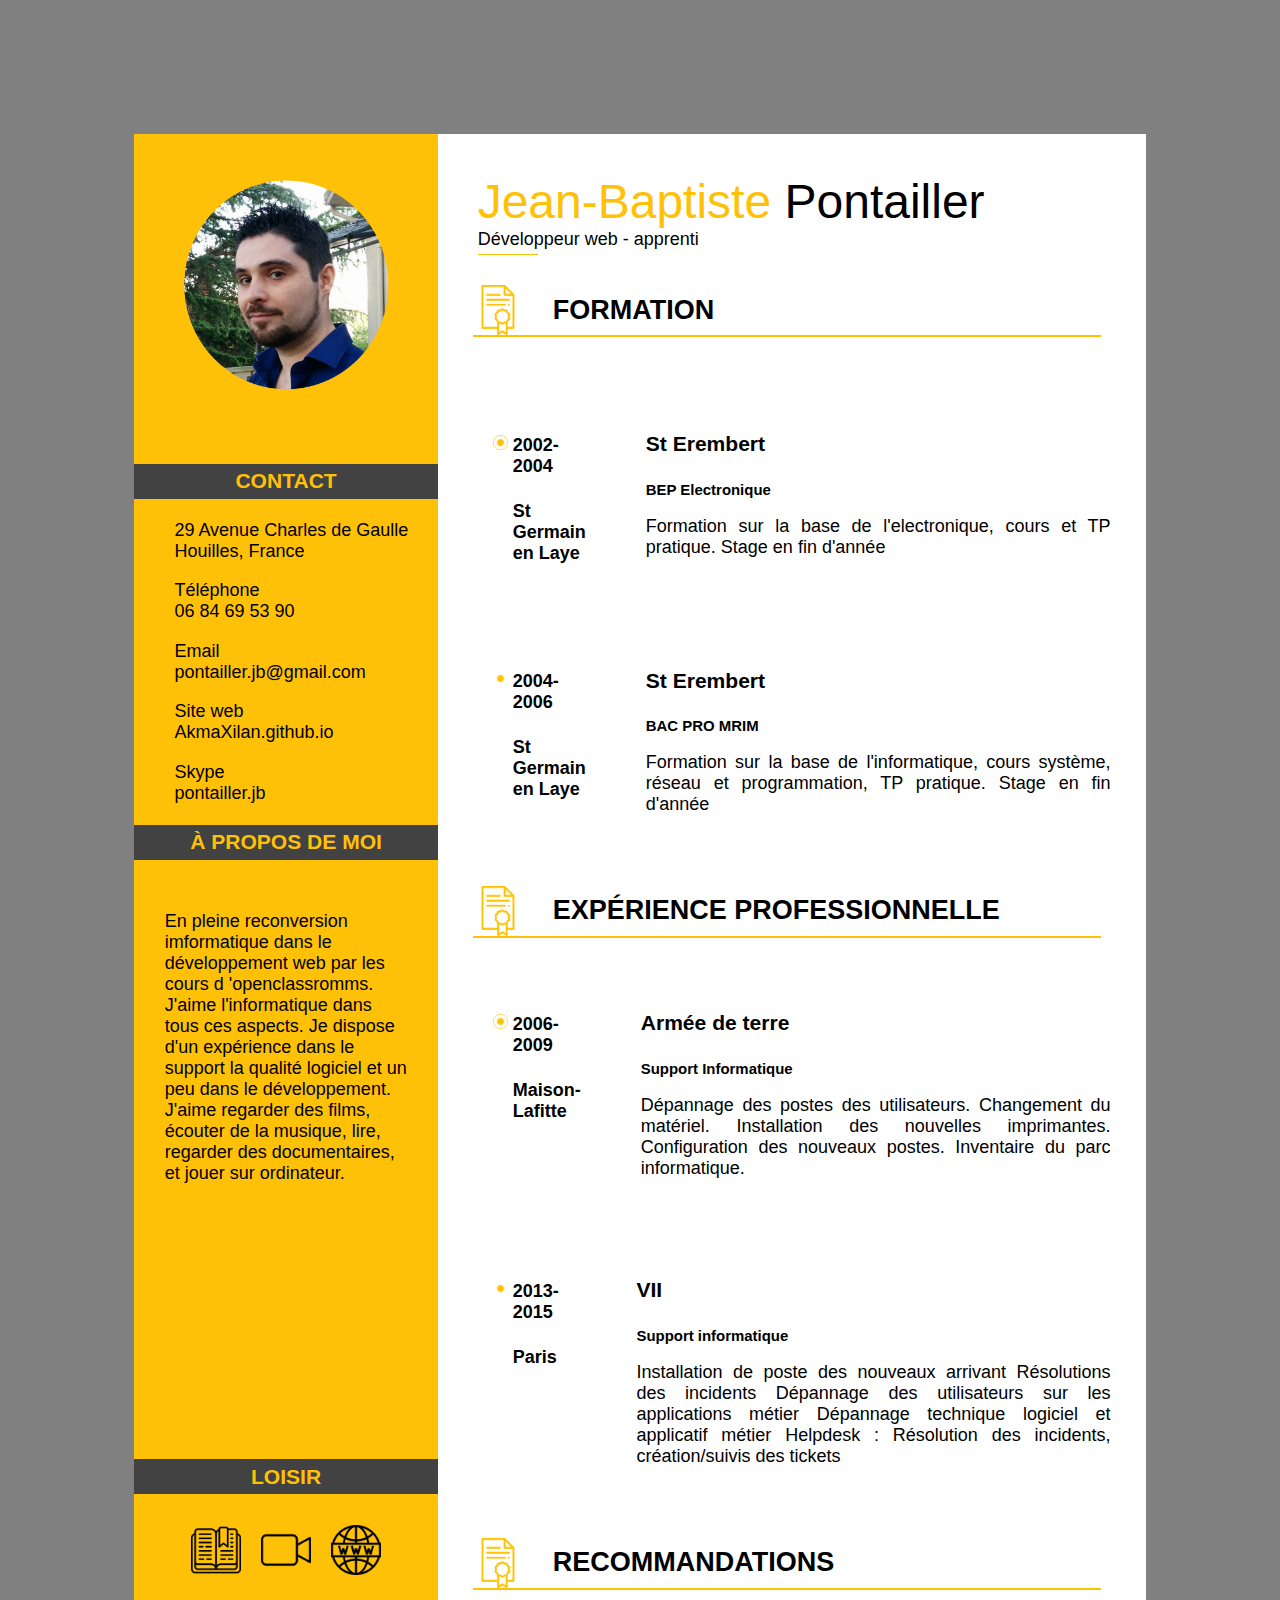
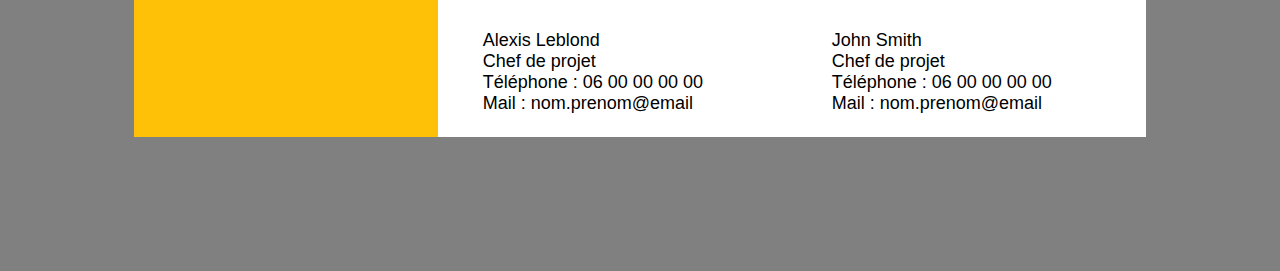
==== P2/index.html @ 58b51eb8 "Change projet" ====
﻿<!DOCTYPE html>

<html lang="fr">

<head>

	<meta charset="UTF-8">

	<meta name="viewport" content="width=device-width, initial-scale=1.0">
	<link rel="icon" type="image/png" href="favicon.ico">
	<title> Jean-Baptiste Pontailler </title>
	<link rel="stylesheet" href="css/style.css" />
	<link rel="stylesheet" media="all and (max-width: 1200px)" href="css/style2.css" />
	<!-- Pour ceux qui ont une résolution inférieure à 1400px -->
	<link rel="stylesheet" media="all and (max-width: 768px)" href="css/tablette.css" />
	<!-- Pour ceux qui ont une résolution inférieure à 768px -->
	<link rel="stylesheet" media="all and (max-width: 350px)" href="css/mobile.css" />
	<!-- Pour ceux qui ont une résolution inférieure à 320px -->
</head>

<body>

	<div class="div-contains">

		<!--DEBUT DIV JAUNE-->
		<section class="div-jaune">

			<header class="titre_mobile">
				<h1 class="name_mobile">Jean-Baptiste Pontailler</h1>
				<h2 class="spe_mobile"> Développeur web</h2>
			</header>

			<div class="portrait"><img src="img/jb.png" alt="Image de portrait" class="portraitimg" /></div>
			<!-- BAR CONTACT-->


			<article>
				<h3 class="div-bar1"> <span class="center">CONTACT</span></h3>
				<ul>
					<li class="li"> 29 Avenue Charles de Gaulle <br />Houilles, France</li>


					<li class="li"> Téléphone <br />06 84 69 53 90</li>


					<li class="li"> Email <br /> pontailler.jb@gmail.com</li>

					<li class="li"> Site web <br /> AkmaXilan.github.io </li>


					<li class="li2"> Skype <br />pontailler.jb</li>
				</ul>
			</article>

			<!-- BAR A PROPOS DE MOI-->
			<article>
				<h3 class="div-bar2"> À PROPOS DE MOI</h3>

				<p class="amoi"> En pleine reconversion imformatique dans le développement web par les cours d
					'openclassromms.
					J'aime l'informatique dans tous ces aspects. Je dispose d'un expérience dans le support la qualité
					logiciel et un peu dans le développement.

					J'aime regarder des films, écouter de la musique, lire, regarder des documentaires, et jouer sur
					ordinateur.

				</p>

			</article>

			<article>
				<h3 class="div-bar3"> LOISIR </h3><!-- BAR LOISIR-->

				<div class="loisir">
					<!-- IMAGE LOISIR X3-->
					<span class="imgloisir">
						<img src="img/book.png" alt="Image loisir 1" class="loisirimg" />

						<img src="img/film.png" alt="Image loisir 2" class="loisirimg" />

						<img src="img/domain.png" alt="Image loisir 3" class="loisirimg" />
					</span>
				</div>


			</article>

		</section>
		<!-- FIN DIV JAUNE-->

		<!-- DEBUT DIV BLANC-->
		<nav class="div-blanc">
			<div class="cv-contains">
				<div class="formation">
					<div class="titre">
						<span class="name"><span class="first-name">Jean-Baptiste</span> Pontailler</span>
						<br>
						<span class="spe"> Développeur web - apprenti</span>
					</div>

					<!-- DIV-BLANC - FORMATION-->
					<article>
						<h2 class="h2titre"> <img src="img/document.png" alt="Icone titre 1" class="document" /><span
								class="trait"> FORMATION </span></h2>
					</article>
					<br>

					<!-- FORMATION - BEP-->
					<article class="formation-contains">

						<div class="formation1">

							<div>
								<h4 class="icocss_img1">2002-2004</h4>
							</div>
							<h4 class="h4lieu"> St Germain en Laye </h4>
						</div>


						<div class="formation11">
							<h3>St Erembert<br></h3>
							<h5 class="h5spe">
								BEP Electronique<br></h5>
							<p class="moi">Formation sur la base de l'electronique, cours et TP pratique.
								Stage en fin d'année</p>
						</div>

					</article>


					<!-- FORMATION -  BAC-->
					<article class="formation-contains">

						<div class="formation1">
							<div>
								<h4 class="icocss_img2">2004-2006</h4>
							</div>
							<h4 class="h4lieu"> St Germain en Laye </h4>
						</div>

						<div class="formation11">
							<h3>St Erembert<br></h3>
							<h5 class="h5spe">BAC PRO MRIM<br></h5>
							<p class="moi">Formation sur la base de l'informatique, cours système, réseau et
								programmation, TP pratique.
								Stage en fin d'année</p>
						</div>

					</article>
				</div>

				<!-- DIV-BLANC - EXPEREINCE PROFESSIONNEL-->
				<article class="formation">
					<h2 class="h2titre"> <img src="img/document.png" alt="Icone titre 1" class="document" /><span
							class="trait"> EXPÉRIENCE PROFESSIONNELLE </span></h2>

					<!-- FORMATION - ARMEE-->
					<nav class="formation-contains">

						<aside class="formation1">
							<div>
								<h4 class="icocss_img1">2006-2009</h4>
							</div>
							<h4 class="h4lieu"> Maison-Lafitte </h4>
						</aside>


						<div class="formation11">
							<h3>Armée de terre<br></h3>
							<h5 class="h5spe">Support Informatique<br></h5>
							<p class="moi">
								Dépannage des postes des utilisateurs.
								Changement du matériel.
								Installation des nouvelles imprimantes.
								Configuration des nouveaux postes.
								Inventaire du parc informatique.
							</p>
						</div>

					</nav>


					<!-- FORMATION -  SUPPORT-->
					<article class="formation-contains">

						<div class="formation1">
							<div>
								<h4 class="icocss_img2">2013-2015</h4>
							</div>
							<h4 class="h4lieu"> Paris </h4>
						</div>

						<div class="formation11">
							<h3>VII<br></h3>
							<h5 class="h5spe">Support informatique<br></h5>
							<p class="moi">
								Installation de poste des nouveaux arrivant
								Résolutions des incidents
								Dépannage des utilisateurs sur les applications métier
								Dépannage technique logiciel et applicatif métier
								Helpdesk : Résolution des incidents, création/suivis des tickets
							</p>
						</div>

					</article>
					<div>

						<!-- DIV-BLANC - RECOMMANDATIONS-->
						<footer>
							<h2 class="h2titre"> <img src="img/document.png" alt="Icone titre 1"
									class="document" /><span class="trait"> RECOMMANDATIONS </span></h2>

							<div class="reco-contains">
								<div class="reco1">
									<ul>
										<li>Alexis Leblond</li>
										<li> Chef de projet</li>
										<li> Téléphone : 06 00 00 00 00</li>
										<li> Mail : nom.prenom@email </li>
									</ul>
								</div>

								<div class="reco2">
									<ul>
										<li>John Smith</li>
										<li> Chef de projet</li>
										<li> Téléphone : 06 00 00 00 00</li>
										<li> Mail : nom.prenom@email </li>
									</ul>
								</div>
							</div>
						</footer>
					</div>
				</article>
			</div>
		</nav>
	</div>
	<!-- FIN DIV BLANC-->
</body>

</html>
---- P2/css/style.css ----
body {
	background-color: grey;
	font-size: 18px;
	font-family: Helvetica;
}

.div-contains {
	display: flex;
	padding: 10%;
}

.div-jaune {
	background-color: #FFC107;
	width: 30%;
	padding-bottom: 0px;
}

.div-blanc {
	background-color: #FFF;
	width: 70%;
}

.div-bar1 {
	display: flex;
	align-items: center;
	background-color: #424242;
	height: 35px;
	color: #FFC107;
	justify-content: center;
	font-weight: bold;
}

.div-bar2 {
	display: flex;
	align-items: center;
	justify-content: center;
	background-color: #424242;
	height: 35px;
	color: #FFC107;
	font-weight: bold;
}

.div-bar3 {
	display: flex;
	align-items: center;
	background-color: #424242;
	height: 35px;
	margin-top: 15%;
	color: #FFC107;
	justify-content: center;
	font-weight: bold;
}

div-bar1, p {
	padding: 5%;
}

ul {
	list-style-type: none;
}

.loisirimg {
	width: 50px;
	height: 50px;
	padding: 10px;
}

.first-name {
	color: #FFC107;
	font-size: 3rem;
}

.name {
	font-size: 3rem;
}

.spe:before {
	position: absolute;
	font-size: 1.5rem;
	border-bottom: solid #FFC107 1.5px;
	content: "";
	width: 60px;
	top: 80px;
	font-weight: bold;
}

.portrait {
	padding: 12%;
}

.portraitimg {
	width: 100%;
}

.titre {
	position: relative;
	margin: 5%;
}

.moi {
	text-align: justify;
	padding: 0px;
}

.amoi {
	padding: 10%;
	margin-bottom: 245px
}

.h2titre {
	display: flex;
	align-items: center;
	border-bottom: solid #FFC107 2px;
	width: 90%;
	margin-left: 30px;
	margin-right: auto;
}

.h2titre1 {
	display: flex;
	align-items: center;
	border-bottom: solid #FFC107 2px;
	width: 90%;
	margin-left: auto;
	margin-right: auto;
	padding-top: 50px;
}

.trait {
	margin-left: 30px;
}

.li {
	padding-bottom: 7%;
}

.li2 {
	padding-bottom: 0%;
}

.formation {
	padding: 0%;
}

.formation-contains {
	display: flex;
}

.formation1 {
	width: 15%;
	padding: 30px;
	margin-top: 24px;
	margin-left: 20px;
}

.formation11 {
	width: 85%;
	padding: 30px;
}

.ico {
	float: left;
}

.icocss_img1 {
	background-image: url("../img/empty.png");
	background-repeat: no-repeat;
	background-size: 15px;
	margin-top: auto;
	margin-bottom: auto;
	vertical-align: middle;
	padding-left: 20px;
}

.icocss_img2 {
	background-image: url("../img/empty2.png");
	background-repeat: no-repeat;
	background-size: 15px;
	margin-top: auto;
	margin-bottom: auto;
	vertical-align: middle;
	padding-left: 20px;
}

.icocss {
	padding-left: 20px;
	padding-top: 25px;
}

.icocss2 {
	padding-left: 20px;
}

.reco-contains {
	display: flex;
}

.reco1 {
	width: 50%;
}

.cv-contains {
	padding: 5px;
}

h3 .div-bar1 .div-bar2 .div-bar3 {
	font-size: 16px;
}

.document {
	width: 50px;
	height: 50px;
}

.center {
	text-align: center;
}

.h4lieu {
	padding-left: 20px;
}

.h5spe {
	margin-bottom: 10px;
}

.name_mobile {
	display: none;
}

.spe_mobile {
	display: none;
}

.imgloisir {
	display: flex;
	justify-content: center;
}
---- P2/css/style2.css ----
.div-contains {
	display: flex;
	padding: 0;
}

.spe:before {
	display: none;
}
---- P2/css/tablette.css ----
.div-contains {
    display: flex;
    flex-direction: column;
}

.div-jaune {
    width: 100%;
}

.div-blanc {
    width: 100%;
}

.trait {
    font-size: 19px;
    margin-left: 5px;
}

.reco-contains {
    flex-direction: column;
}

.formation1 {
    margin-left: 0;
    padding-left: 0;
}

.titre {
    display: none;
}

.my-name {
    display: block;
    text-align: center;
    margin-top: -50px;
}

.name_mobile {
    display: block;
    text-align: center;
}

.spe_mobile {
    display: block;
    text-align: center;
}

.amoi {
    margin-bottom: -100px;
}
---- P2/css/mobile.css ----
.div-contains {
	padding: 0px;
	display: flex;
	flex-direction: column;
}

.div-jaune {
	background-color: #FFC107;
	padding-bottom: 20px;
	width: 100%;
}

.div-blanc {
	background-color: #FFF;
	width: 100%;
}

.div-bar1 {
	height: 45px;
	font-size: 30px;
}

.div-bar2 {
	height: 45px;
	font-size: 30px;
}

.div-bar3 {
	height: 45px;
	font-size: 30px;
}

.loisirimg {
	width: 70px;
	height: 70px;
}

.name {
	display: none;
	font-size: 3rem;
}

.spe {
	display: none;
}

.spe:before {
	top: 110px;
}

.portrait {
	padding: 0%;
}

.moi {
	padding-right: 10%;
	padding-bottom: 0px;
	font-size: 18px;
}

.amoi {
	margin-bottom: 0px;
	margin-bottom: 245px
}

.reco-contains {
	display: flex;
	flex-direction: column;
	padding-left: 0%;
	padding-right: 0%;
}

.reco1 {
	width: 50%;
	font-size: 18px;
}

.reco2 {
	width: 50%;
	font-size: 18px;
}

.formation {
	padding: 0;
}

.formation11 {
	padding: 0px;
}

.icocss {
	background-image: url("../img/empty.png");
	background-repeat: no-repeat;
	background-size: 10px;
}

.icocss_img2 {
	background-image: url("../img/empty2.png");
	background-repeat: no-repeat;
	background-size: 15px;
}

.amoi {
	margin-bottom: 0px;
}

.icocss_img1 {
	padding-left: 0px;
	font-size: 18px;
}

.icocss_img2 {
	padding-left: 0px;
	font-size: 18px;
}

.h4lieu {
	padding-left: 0px;
	font-size: 18px;
}

.name_mobile {
	display: block;
	margin-left: auto;
	margin-right: auto;
	width: 50%;
	font-size: 35px;
	text-align: center;
}

.spe_mobile {
	display: block;
	margin-left: auto;
	margin-right: auto;
	width: 80%;
	font-size: 35px;
	text-align: center;
	margin-left: 10%;
	margin-right: 10%;
}
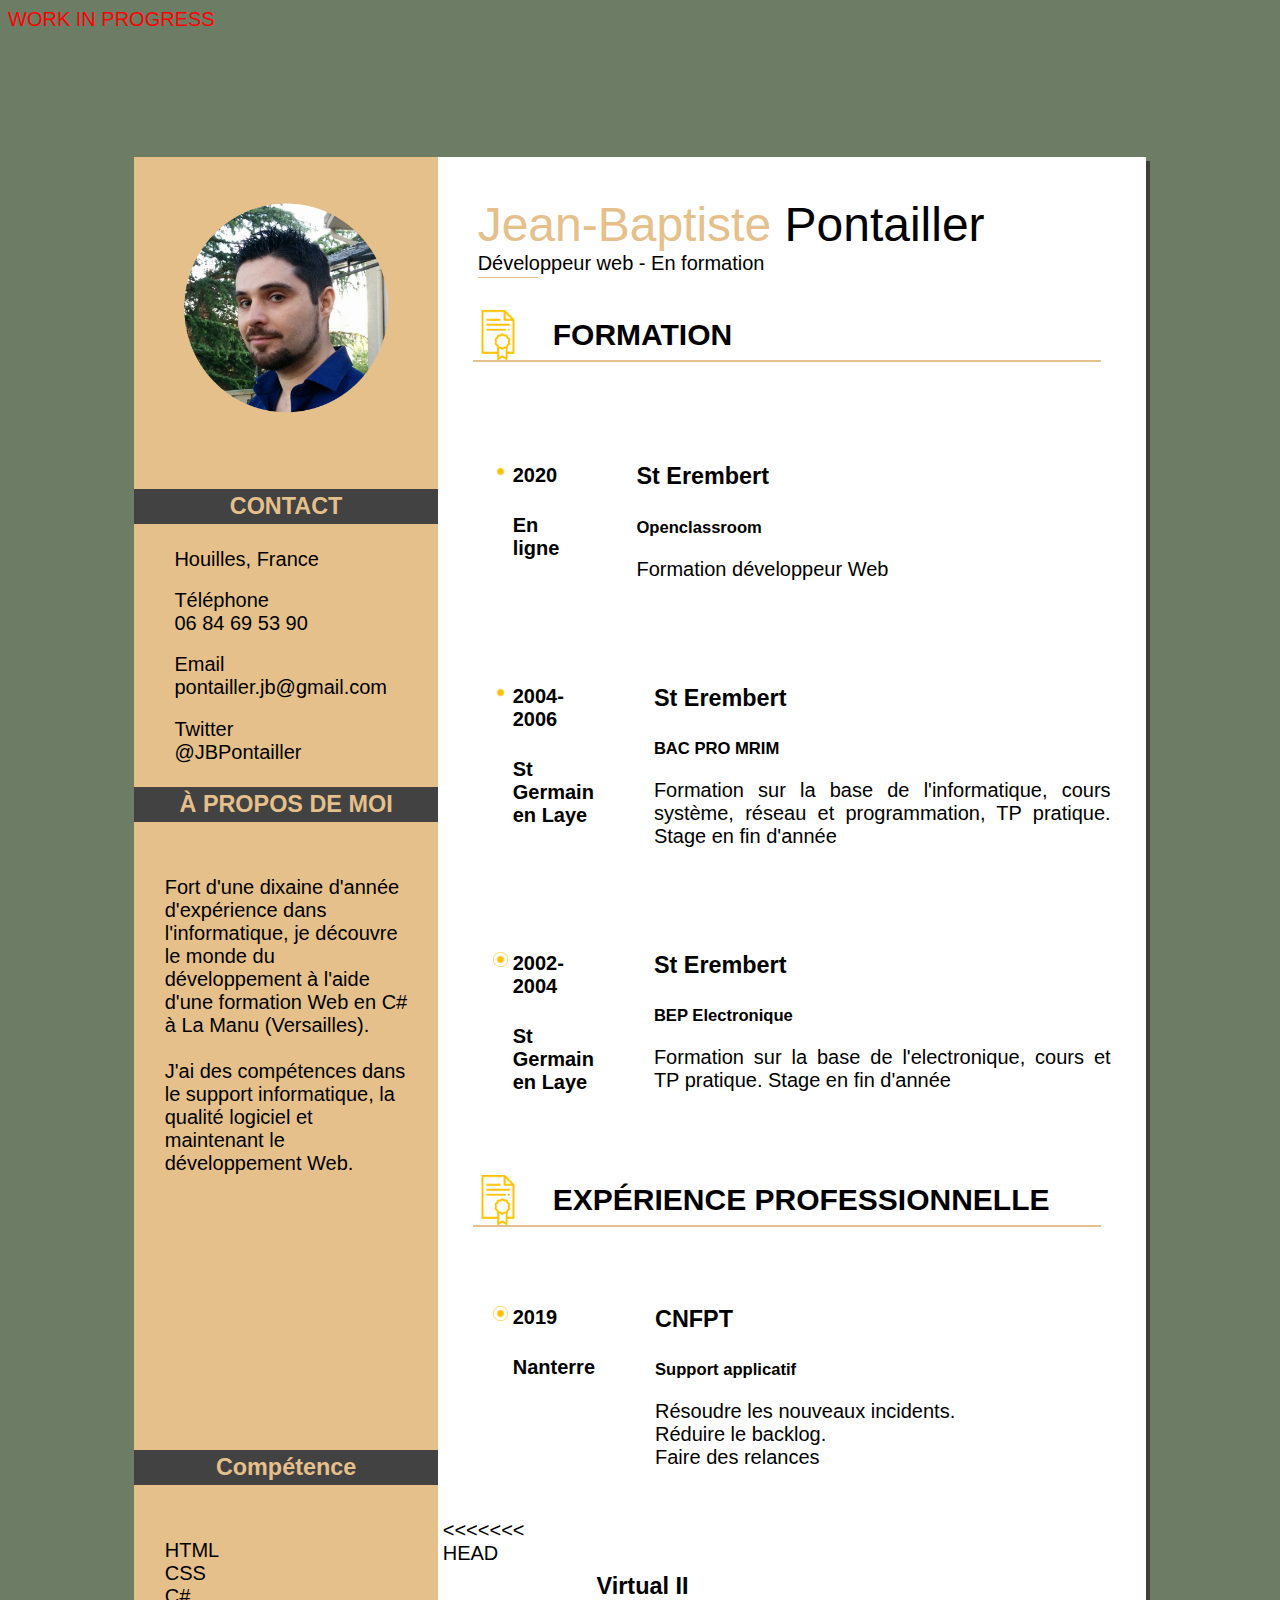
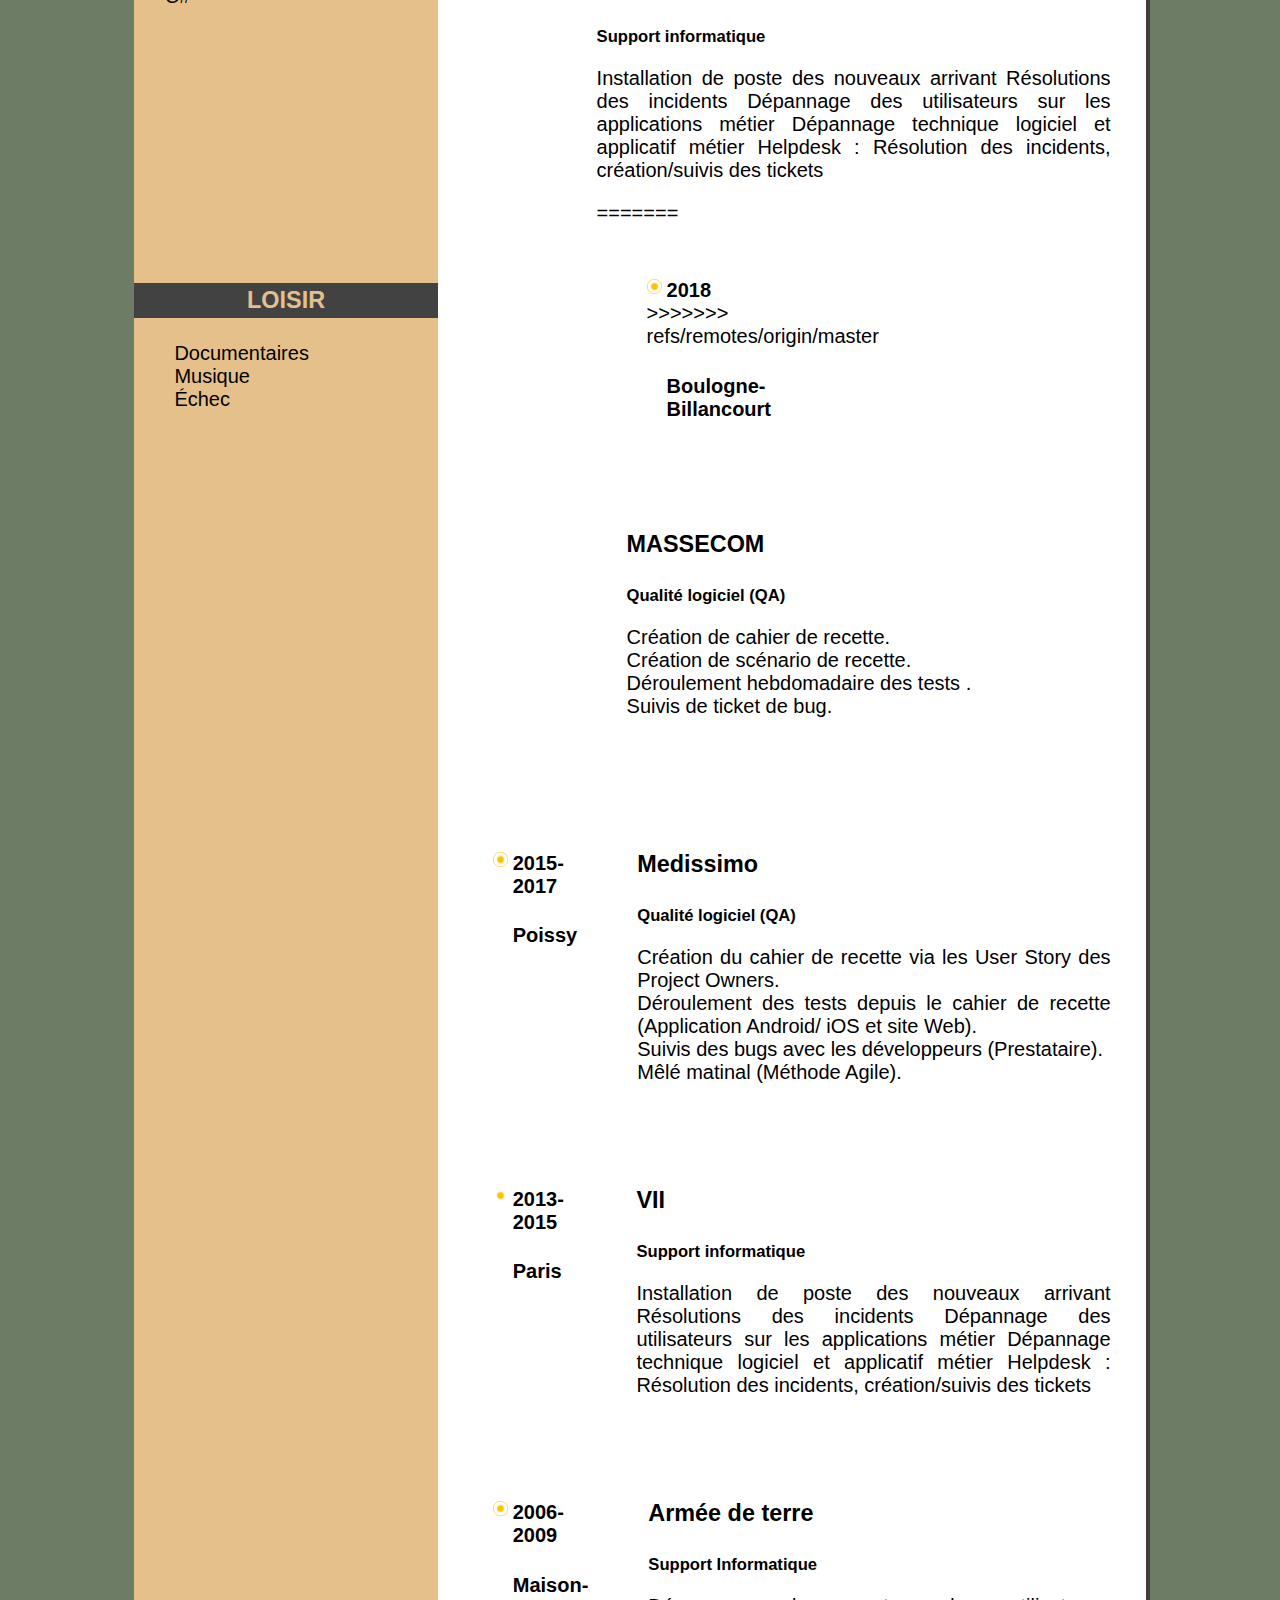
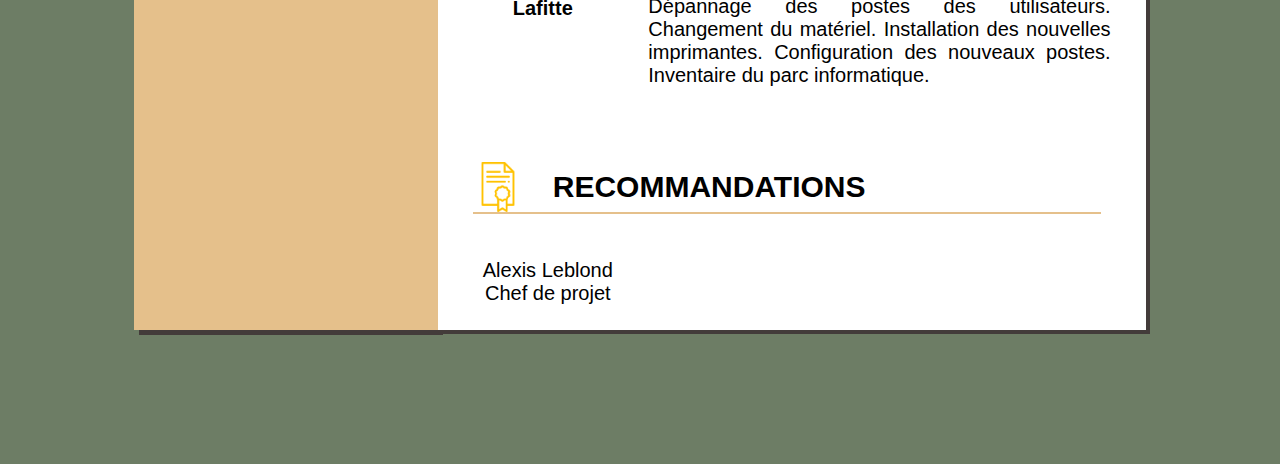
==== commit bee6ca38: "VII to Virtual" ====
--- a/P2/index.html
+++ b/P2/index.html
@@ -1,6 +1,6 @@
 ﻿<!DOCTYPE html>
 
-<html lang="fr">
+<html lang="fr" dir="ltr">
 
 <head>
 
@@ -19,7 +19,7 @@
 </head>
 
 <body>
-
+	<span class="wip">WORK IN PROGRESS</span>
 	<div class="div-contains">
 
 		<!--DEBUT DIV JAUNE-->
@@ -32,58 +32,49 @@
 
 			<div class="portrait"><img src="img/jb.png" alt="Image de portrait" class="portraitimg" /></div>
 			<!-- BAR CONTACT-->
-
-
 			<article>
 				<h3 class="div-bar1"> <span class="center">CONTACT</span></h3>
 				<ul>
-					<li class="li"> 29 Avenue Charles de Gaulle <br />Houilles, France</li>
-
-
+					<li class="li"> Houilles, France</li>
 					<li class="li"> Téléphone <br />06 84 69 53 90</li>
-
-
-					<li class="li"> Email <br /> pontailler.jb@gmail.com</li>
-
-					<li class="li"> Site web <br /> AkmaXilan.github.io </li>
-
-
-					<li class="li2"> Skype <br />pontailler.jb</li>
+					<li class="li"> Email <br />pontailler.jb@gmail.com</li>
+					<li class="li2"> Twitter <br />@JBPontailler</li>
 				</ul>
 			</article>
 
 			<!-- BAR A PROPOS DE MOI-->
 			<article>
-				<h3 class="div-bar2"> À PROPOS DE MOI</h3>
-
-				<p class="amoi"> En pleine reconversion imformatique dans le développement web par les cours d
-					'openclassromms.
-					J'aime l'informatique dans tous ces aspects. Je dispose d'un expérience dans le support la qualité
-					logiciel et un peu dans le développement.
-
-					J'aime regarder des films, écouter de la musique, lire, regarder des documentaires, et jouer sur
-					ordinateur.
-
+				<h3 class="div-bar2">À PROPOS DE MOI</h3>
+
+				<p class="amoi"> Fort d'une dixaine d'année d'expérience dans l'informatique, je découvre le monde du développement à l'aide 
+				d'une formation Web en C# à La Manu (Versailles).
+				<br/><br/>
+				J'ai des compétences dans le support informatique, la qualité logiciel et maintenant le développement Web.
 				</p>
 
 			</article>
 
+			<!-- COMEPTENCE-->
 			<article>
-				<h3 class="div-bar3"> LOISIR </h3><!-- BAR LOISIR-->
-
-				<div class="loisir">
-					<!-- IMAGE LOISIR X3-->
-					<span class="imgloisir">
-						<img src="img/book.png" alt="Image loisir 1" class="loisirimg" />
-
-						<img src="img/film.png" alt="Image loisir 2" class="loisirimg" />
-
-						<img src="img/domain.png" alt="Image loisir 3" class="loisirimg" />
-					</span>
-				</div>
-
-
-			</article>
+				<h3 class="div-bar3">Compétence</h3>
+
+				<p class="amoi">
+				HTML<br/>
+				CSS<br/>
+				C#<br/>
+				</p>
+
+				<article>
+					<h3 class="div-bar4">LOISIR</h3>
+					<!-- BAR LOISIR-->
+
+					<ul class="loisir">
+						<li>Documentaires</li>
+						<li>Musique</li>
+						<li>Échec</li>
+					</ul>
+
+				</article>
 
 		</section>
 		<!-- FIN DIV JAUNE-->
@@ -95,15 +86,53 @@
 					<div class="titre">
 						<span class="name"><span class="first-name">Jean-Baptiste</span> Pontailler</span>
 						<br>
-						<span class="spe"> Développeur web - apprenti</span>
+						<span class="spe"> Développeur web - En formation</span>
 					</div>
 
 					<!-- DIV-BLANC - FORMATION-->
 					<article>
 						<h2 class="h2titre"> <img src="img/document.png" alt="Icone titre 1" class="document" /><span
-								class="trait"> FORMATION </span></h2>
+								class="trait">FORMATION</span></h2>
 					</article>
 					<br>
+
+					<!-- FORMATION - OPENCLASSROOM-->
+					<article class="formation-contains">
+
+						<div class="formation1">
+							<div>
+								<h4 class="icocss_img2">2020</h4>
+							</div>
+							<h4 class="h4lieu">En ligne</h4>
+						</div>
+
+						<div class="formation11">
+							<h3>St Erembert<br></h3>
+							<h5 class="h5spe">Openclassroom<br></h5>
+							<p class="moi">Formation développeur Web</p>
+						</div>
+
+					</article>
+
+					<!-- FORMATION -  BAC-->
+					<article class="formation-contains">
+
+						<div class="formation1">
+							<div>
+								<h4 class="icocss_img2">2004-2006</h4>
+							</div>
+							<h4 class="h4lieu">St Germain en Laye </h4>
+						</div>
+
+						<div class="formation11">
+							<h3>St Erembert<br></h3>
+							<h5 class="h5spe">BAC PRO MRIM<br></h5>
+							<p class="moi">Formation sur la base de l'informatique, cours système, réseau et
+								programmation, TP pratique.
+								Stage en fin d'année</p>
+						</div>
+
+					</article>
 
 					<!-- FORMATION - BEP-->
 					<article class="formation-contains">
@@ -126,27 +155,6 @@
 						</div>
 
 					</article>
-
-
-					<!-- FORMATION -  BAC-->
-					<article class="formation-contains">
-
-						<div class="formation1">
-							<div>
-								<h4 class="icocss_img2">2004-2006</h4>
-							</div>
-							<h4 class="h4lieu"> St Germain en Laye </h4>
-						</div>
-
-						<div class="formation11">
-							<h3>St Erembert<br></h3>
-							<h5 class="h5spe">BAC PRO MRIM<br></h5>
-							<p class="moi">Formation sur la base de l'informatique, cours système, réseau et
-								programmation, TP pratique.
-								Stage en fin d'année</p>
-						</div>
-
-					</article>
 				</div>
 
 				<!-- DIV-BLANC - EXPEREINCE PROFESSIONNEL-->
@@ -154,44 +162,42 @@
 					<h2 class="h2titre"> <img src="img/document.png" alt="Icone titre 1" class="document" /><span
 							class="trait"> EXPÉRIENCE PROFESSIONNELLE </span></h2>
 
-					<!-- FORMATION - ARMEE-->
+
+
+
+
+					<!-- EXPERIENCE - CNFPT-->
 					<nav class="formation-contains">
 
 						<aside class="formation1">
 							<div>
-								<h4 class="icocss_img1">2006-2009</h4>
-							</div>
-							<h4 class="h4lieu"> Maison-Lafitte </h4>
+								<h4 class="icocss_img1">2019</h4>
+							</div>
+							<h4 class="h4lieu"> Nanterre </h4>
 						</aside>
 
 
 						<div class="formation11">
-							<h3>Armée de terre<br></h3>
-							<h5 class="h5spe">Support Informatique<br></h5>
+							<h3>CNFPT<br></h3>
+							<h5 class="h5spe">Support applicatif<br></h5>
 							<p class="moi">
-								Dépannage des postes des utilisateurs.
-								Changement du matériel.
-								Installation des nouvelles imprimantes.
-								Configuration des nouveaux postes.
-								Inventaire du parc informatique.
+								Résoudre les nouveaux incidents.<br />
+								Réduire le backlog.<br />
+								Faire des relances
 							</p>
 						</div>
 
 					</nav>
 
-
-					<!-- FORMATION -  SUPPORT-->
-					<article class="formation-contains">
-
-						<div class="formation1">
-							<div>
-								<h4 class="icocss_img2">2013-2015</h4>
-							</div>
-							<h4 class="h4lieu"> Paris </h4>
-						</div>
-
-						<div class="formation11">
-							<h3>VII<br></h3>
+				</article>
+				<div>
+
+				<!-- EXPERIENCE - MASSECOM-->
+				<nav class="formation-contains">
+
+<<<<<<< HEAD
+						<div class="formation11">
+							<h3>Virtual II<br></h3>
 							<h5 class="h5spe">Support informatique<br></h5>
 							<p class="moi">
 								Installation de poste des nouveaux arrivant
@@ -200,37 +206,115 @@
 								Dépannage technique logiciel et applicatif métier
 								Helpdesk : Résolution des incidents, création/suivis des tickets
 							</p>
-						</div>
-
-					</article>
-					<div>
-
-						<!-- DIV-BLANC - RECOMMANDATIONS-->
-						<footer>
-							<h2 class="h2titre"> <img src="img/document.png" alt="Icone titre 1"
-									class="document" /><span class="trait"> RECOMMANDATIONS </span></h2>
-
-							<div class="reco-contains">
-								<div class="reco1">
-									<ul>
-										<li>Alexis Leblond</li>
-										<li> Chef de projet</li>
-										<li> Téléphone : 06 00 00 00 00</li>
-										<li> Mail : nom.prenom@email </li>
-									</ul>
-								</div>
-
-								<div class="reco2">
-									<ul>
-										<li>John Smith</li>
-										<li> Chef de projet</li>
-										<li> Téléphone : 06 00 00 00 00</li>
-										<li> Mail : nom.prenom@email </li>
-									</ul>
-								</div>
-							</div>
-						</footer>
-					</div>
+=======
+					<aside class="formation1">
+						<div>
+							<h4 class="icocss_img1">2018</h4>
+>>>>>>> refs/remotes/origin/master
+						</div>
+						<h4 class="h4lieu"> Boulogne-Billancourt </h4>
+					</aside>
+
+					<div class="formation11">
+						<h3>MASSECOM<br></h3>
+						<h5 class="h5spe">Qualité logiciel (QA)<br></h5>
+						<p class="moi">
+							Création de cahier de recette.<br />
+							Création de scénario de recette.<br />
+							Déroulement hebdomadaire des tests .<br />
+							Suivis de ticket de bug.<br />
+						</p>
+					</div>
+
+				</nav>
+				<!-- EXPERIENCE - MEDISSIMO-->
+				<nav class="formation-contains">
+
+					<aside class="formation1">
+						<div>
+							<h4 class="icocss_img1">2015-2017</h4>
+						</div>
+						<h4 class="h4lieu"> Poissy </h4>
+					</aside>
+
+
+					<div class="formation11">
+						<h3>Medissimo<br></h3>
+						<h5 class="h5spe">Qualité logiciel (QA)<br></h5>
+						<p class="moi">
+							Création du cahier de recette via les User Story des Project Owners.<br />
+							Déroulement des tests depuis le cahier de recette (Application Android/ iOS et site
+							Web).<br />
+							Suivis des bugs avec les développeurs (Prestataire).<br />
+							Mêlé matinal (Méthode Agile).<br />
+						</p>
+					</div>
+
+				</nav>
+
+				<!-- EXPERIENCE -  VII-->
+				<nav class="formation-contains">
+
+					<div class="formation1">
+						<div>
+							<h4 class="icocss_img2">2013-2015</h4>
+						</div>
+						<h4 class="h4lieu"> Paris </h4>
+					</div>
+
+					<div class="formation11">
+						<h3>VII<br></h3>
+						<h5 class="h5spe">Support informatique<br></h5>
+						<p class="moi">
+							Installation de poste des nouveaux arrivant
+							Résolutions des incidents
+							Dépannage des utilisateurs sur les applications métier
+							Dépannage technique logiciel et applicatif métier
+							Helpdesk : Résolution des incidents, création/suivis des tickets
+						</p>
+					</div>
+				</nav>
+
+				<!-- EXPERIENCE - ARMEE-->
+				<nav class="formation-contains">
+
+					<aside class="formation1">
+						<div>
+							<h4 class="icocss_img1">2006-2009</h4>
+						</div>
+						<h4 class="h4lieu"> Maison-Lafitte </h4>
+					</aside>
+
+
+					<div class="formation11">
+						<h3>Armée de terre<br></h3>
+						<h5 class="h5spe">Support Informatique<br></h5>
+						<p class="moi">
+							Dépannage des postes des utilisateurs.
+							Changement du matériel.
+							Installation des nouvelles imprimantes.
+							Configuration des nouveaux postes.
+							Inventaire du parc informatique.
+						</p>
+					</div>
+
+				</nav>
+
+					<!-- DIV-BLANC - RECOMMANDATIONS-->
+					<footer>
+						<h2 class="h2titre"> <img src="img/document.png" alt="Icone titre 1" class="document" /><span
+								class="trait"> RECOMMANDATIONS </span></h2>
+
+						<div class="reco-contains">
+							<div class="reco">
+								<ul>
+									<li>Alexis Leblond</li>
+									<li>Chef de projet</li>
+								</ul>
+							</div>
+						</div>
+					</footer>
+				</div>
 				</article>
 			</div>
 		</nav>
--- a/P2/css/style.css
+++ b/P2/css/style.css
@@ -1,7 +1,7 @@
 body {
-	background-color: grey;
-	font-size: 18px;
-	font-family: Helvetica;
+	background-color:#6D7D65;
+	font-size: 20px;
+	font-family: Arial, Helvetica, sans-serif;
 }
 
 .div-contains {
@@ -10,14 +10,16 @@
 }
 
 .div-jaune {
-	background-color: #FFC107;
+	background-color: #E5C08B;
 	width: 30%;
 	padding-bottom: 0px;
+	box-shadow: 5px 5px #433C3A;
 }
 
 .div-blanc {
 	background-color: #FFF;
 	width: 70%;
+	box-shadow: 4px 4px #433C3A;
 }
 
 .div-bar1 {
@@ -25,7 +27,7 @@
 	align-items: center;
 	background-color: #424242;
 	height: 35px;
-	color: #FFC107;
+	color: #E5C08B;
 	justify-content: center;
 	font-weight: bold;
 }
@@ -36,7 +38,7 @@
 	justify-content: center;
 	background-color: #424242;
 	height: 35px;
-	color: #FFC107;
+	color: #E5C08B;
 	font-weight: bold;
 }
 
@@ -45,8 +47,19 @@
 	align-items: center;
 	background-color: #424242;
 	height: 35px;
-	margin-top: 15%;
-	color: #FFC107;
+	margin-top: 50%;
+	color: #E5C08B;
+	justify-content: center;
+	font-weight: bold;
+}
+
+.div-bar4 {
+	display: flex;
+	align-items: center;
+	background-color: #424242;
+	height: 35px;
+	margin-top: 65%;
+	color: #E5C08B;
 	justify-content: center;
 	font-weight: bold;
 }
@@ -66,7 +79,7 @@
 }
 
 .first-name {
-	color: #FFC107;
+	color: #E5C08B;
 	font-size: 3rem;
 }
 
@@ -77,7 +90,7 @@
 .spe:before {
 	position: absolute;
 	font-size: 1.5rem;
-	border-bottom: solid #FFC107 1.5px;
+	border-bottom: solid #E5C08B 1.5px;
 	content: "";
 	width: 60px;
 	top: 80px;
@@ -110,7 +123,7 @@
 .h2titre {
 	display: flex;
 	align-items: center;
-	border-bottom: solid #FFC107 2px;
+	border-bottom: solid #E5C08B 2px;
 	width: 90%;
 	margin-left: 30px;
 	margin-right: auto;
@@ -119,7 +132,7 @@
 .h2titre1 {
 	display: flex;
 	align-items: center;
-	border-bottom: solid #FFC107 2px;
+	border-bottom: solid #E5C08B 2px;
 	width: 90%;
 	margin-left: auto;
 	margin-right: auto;
@@ -195,8 +208,8 @@
 	display: flex;
 }
 
-.reco1 {
-	width: 50%;
+.reco {
+	text-align: center;
 }
 
 .cv-contains {
@@ -204,7 +217,7 @@
 }
 
 h3 .div-bar1 .div-bar2 .div-bar3 {
-	font-size: 16px;
+	font-size: 18px;
 }
 
 .document {
@@ -235,4 +248,8 @@
 .imgloisir {
 	display: flex;
 	justify-content: center;
+}
+
+.wip{
+	color: red;
 }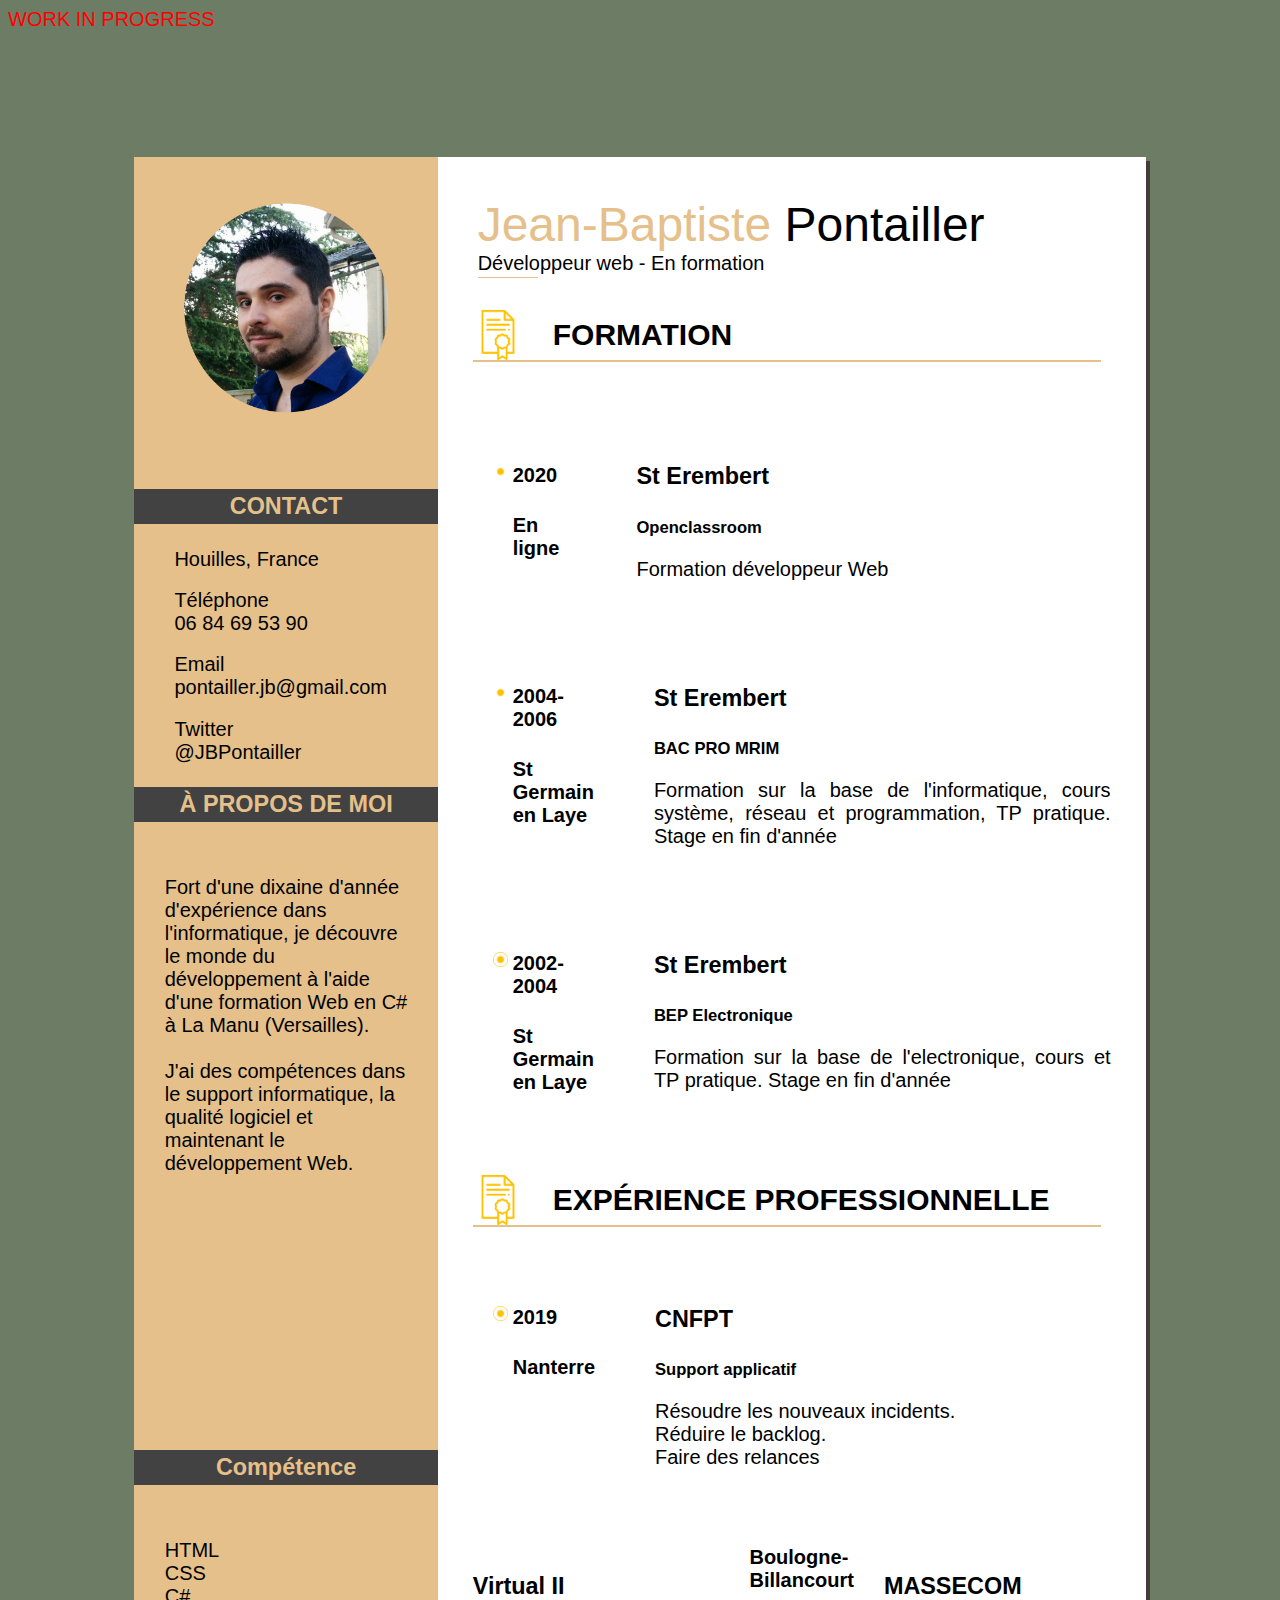
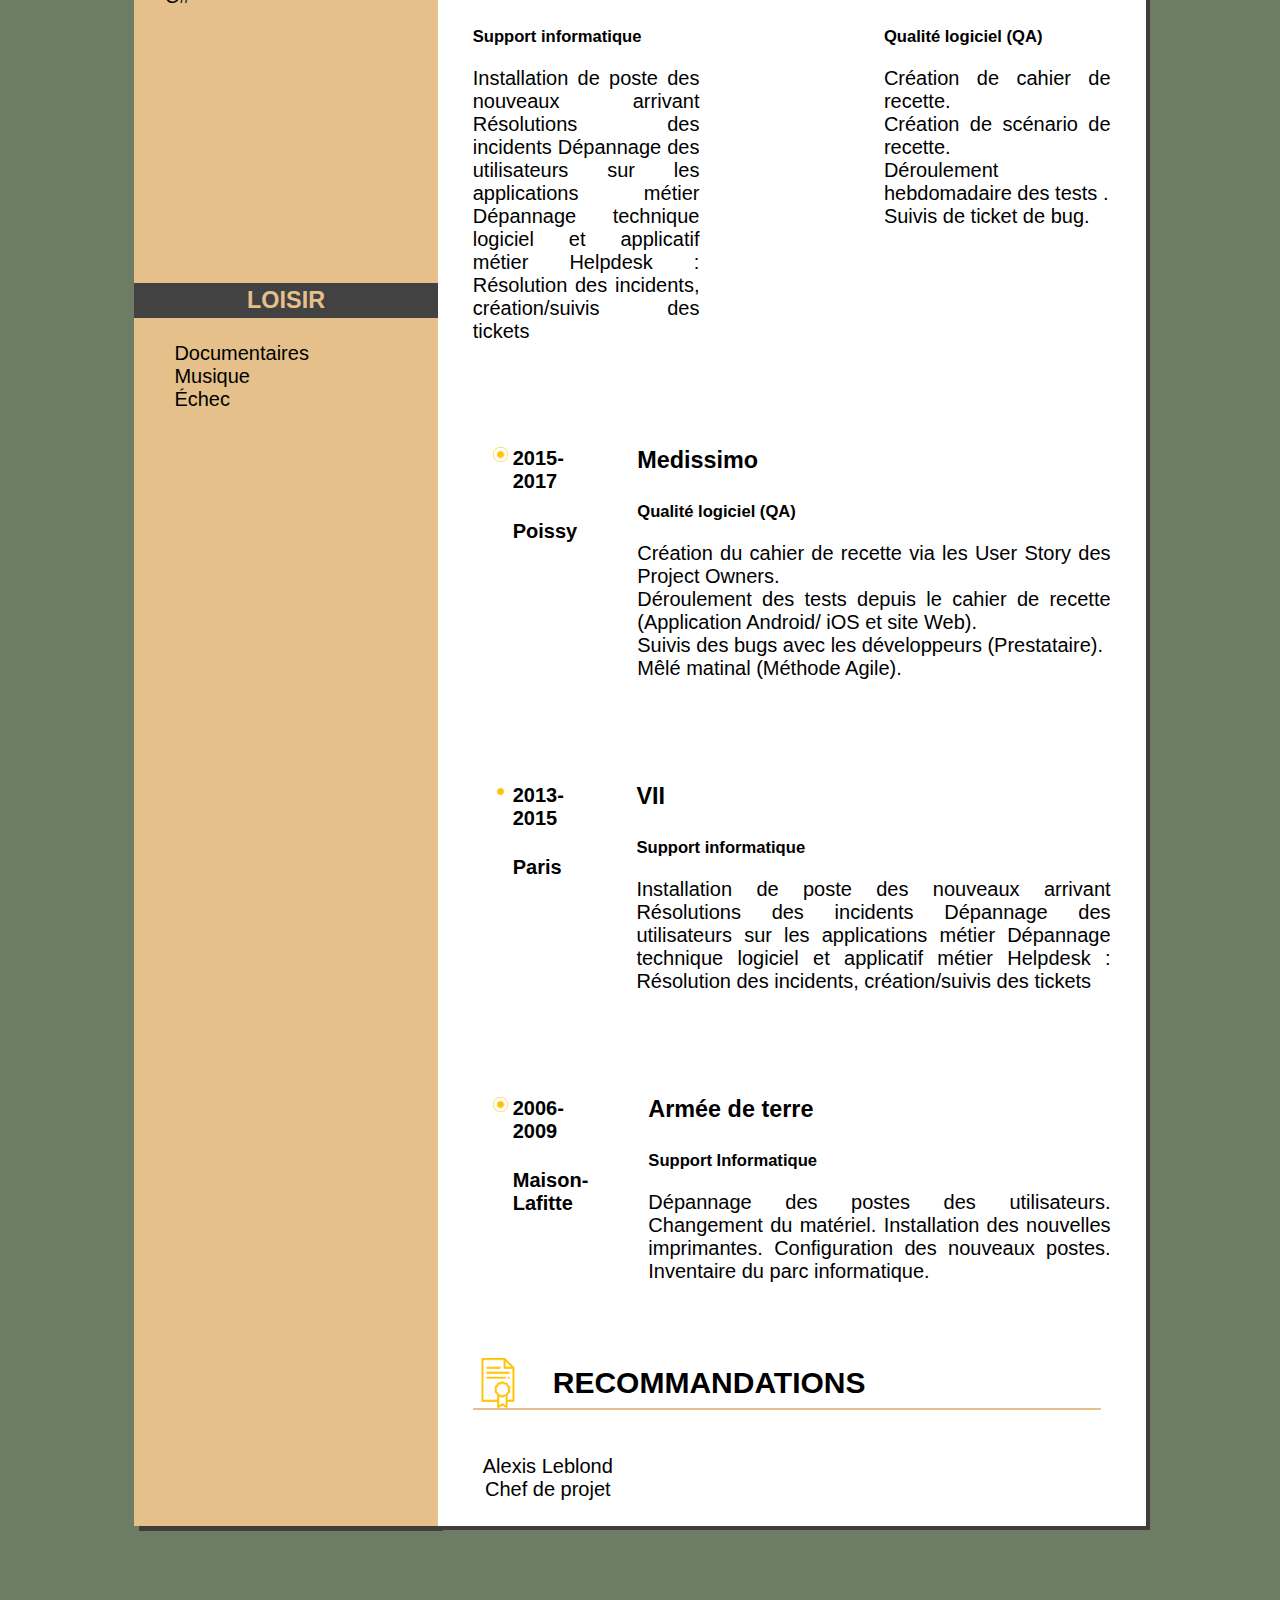
==== commit 7487d1b7: "accpet changed" ====
--- a/P2/index.html
+++ b/P2/index.html
@@ -195,7 +195,6 @@
 				<!-- EXPERIENCE - MASSECOM-->
 				<nav class="formation-contains">
 
-<<<<<<< HEAD
 						<div class="formation11">
 							<h3>Virtual II<br></h3>
 							<h5 class="h5spe">Support informatique<br></h5>
@@ -206,11 +205,6 @@
 								Dépannage technique logiciel et applicatif métier
 								Helpdesk : Résolution des incidents, création/suivis des tickets
 							</p>
-=======
-					<aside class="formation1">
-						<div>
-							<h4 class="icocss_img1">2018</h4>
->>>>>>> refs/remotes/origin/master
 						</div>
 						<h4 class="h4lieu"> Boulogne-Billancourt </h4>
 					</aside>
